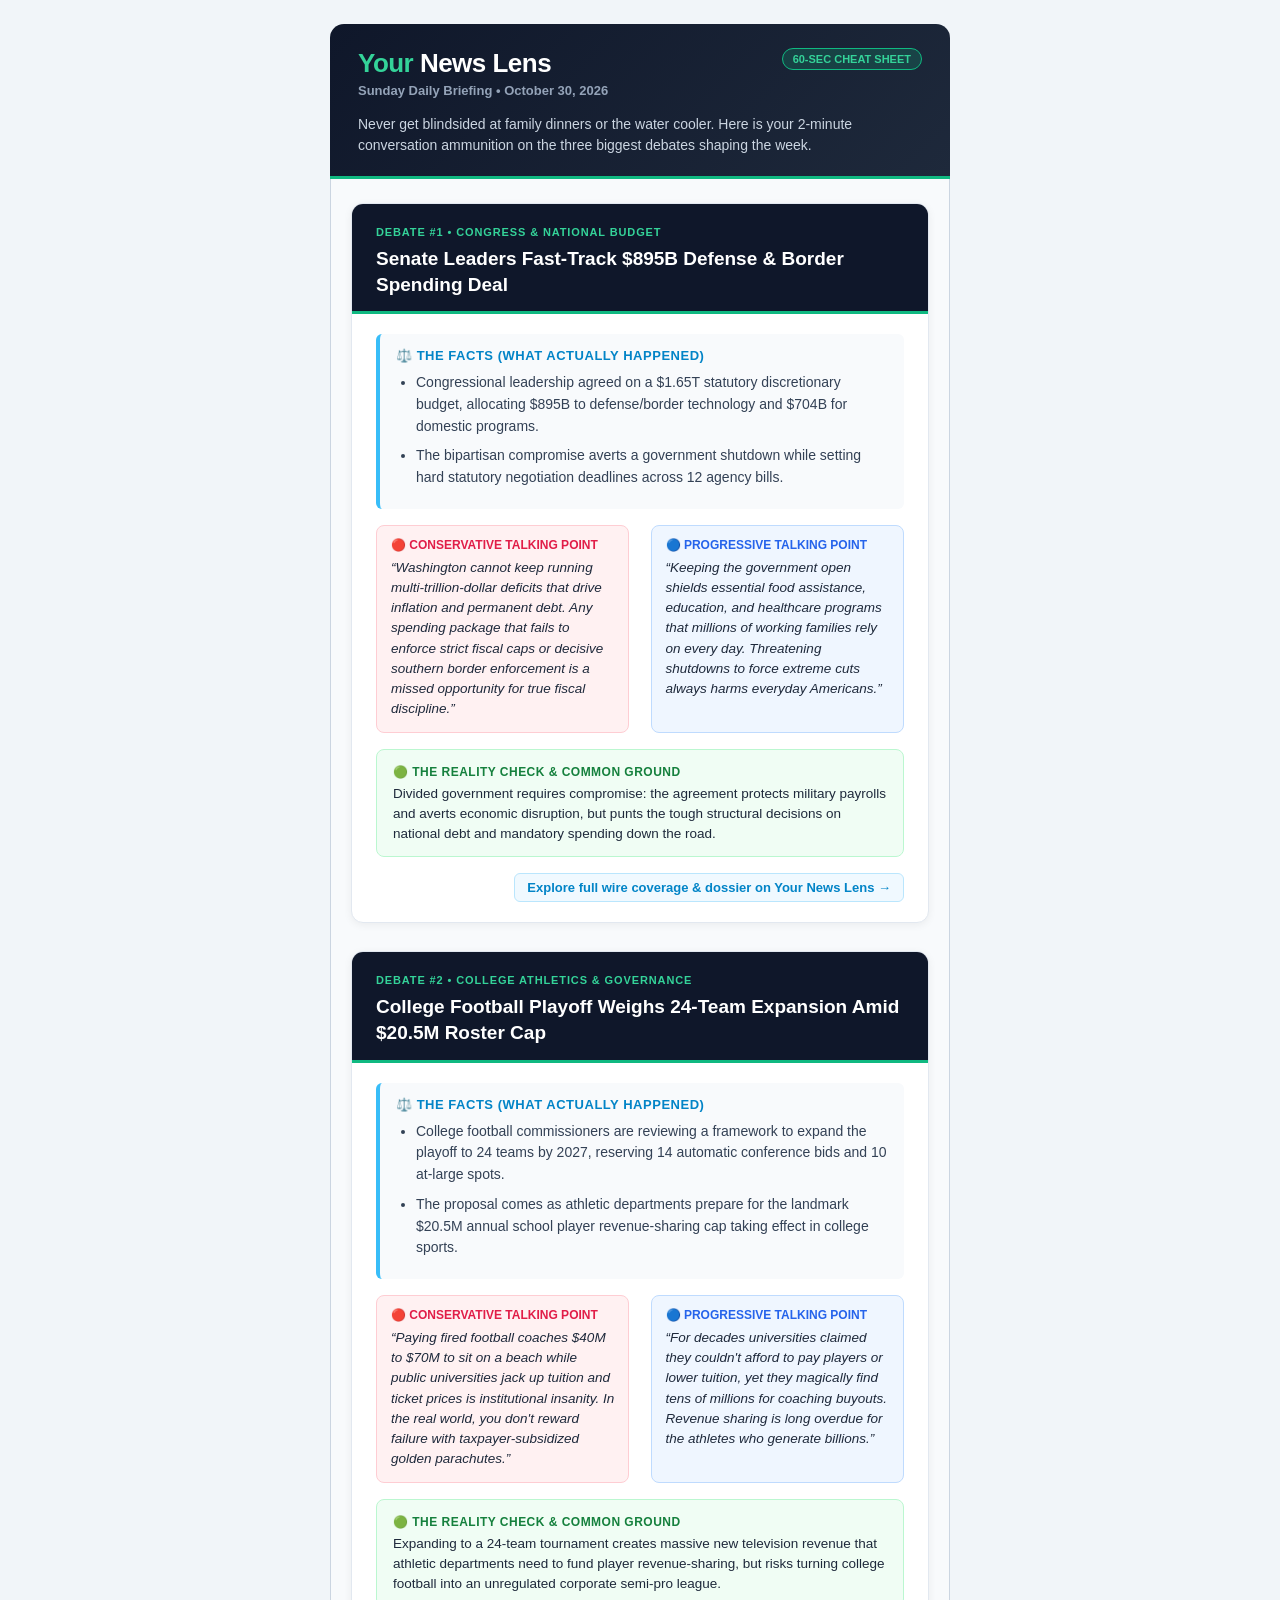
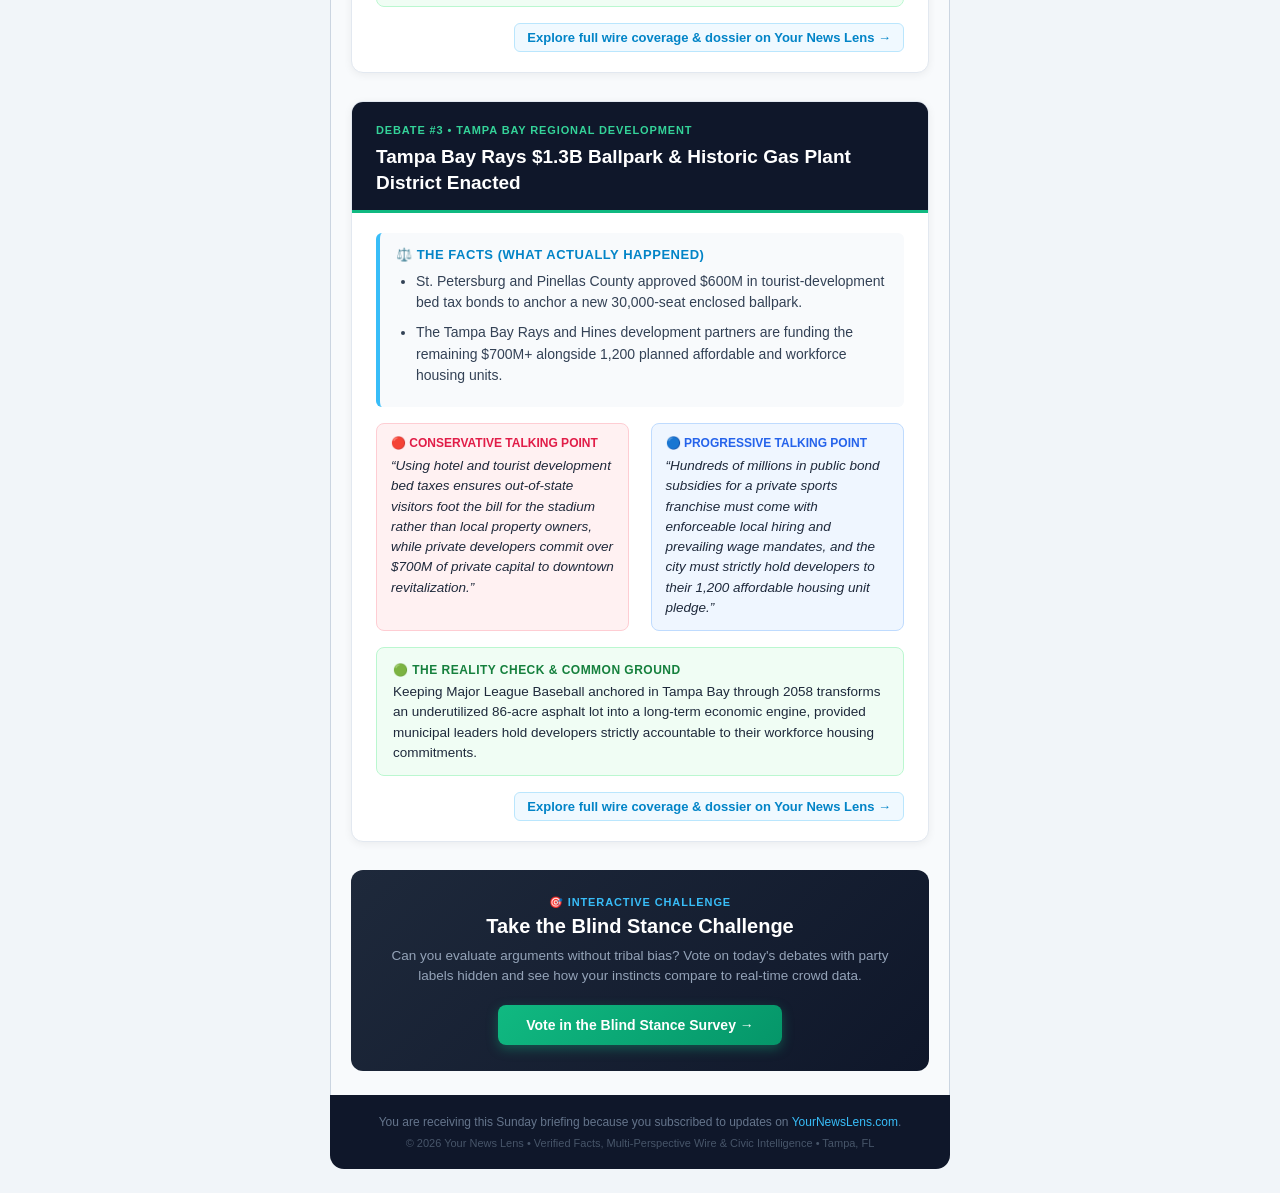
==== sunday_daily_briefing.html @ 0caeee32 "Add files via upload" ====
<!DOCTYPE html>
<html lang="en">
<head>
  <meta charset="utf-8">
  <meta name="viewport" content="width=device-width, initial-scale=1.0">
  <title>Your News Lens — Sunday Daily Briefing</title>
</head>
<body style="margin: 0; padding: 0; background-color: #f1f5f9; -webkit-font-smoothing: antialiased;">
  <table role="presentation" width="100%" cellpadding="0" cellspacing="0" style="background-color: #f1f5f9; padding: 24px 12px;">
    <tr>
      <td align="center">
        <!-- Main Email Container (600px width standard) -->
        <table role="presentation" width="100%" cellpadding="0" cellspacing="0" style="max-width: 620px; text-align: left;">
          
          <!-- Header Branding -->
          <tr>
            <td style="padding: 24px 28px 20px; background: linear-gradient(135deg, #0f172a 0%, #1e293b 100%); border-radius: 14px 14px 0 0; border-bottom: 3px solid #10b981;">
              <table role="presentation" width="100%" cellpadding="0" cellspacing="0">
                <tr>
                  <td>
                    <div style="font-family: -apple-system, BlinkMacSystemFont, 'Segoe UI', Roboto, sans-serif; font-size: 26px; font-weight: 800; color: #ffffff; letter-spacing: -0.02em;">
                      <span style="color: #34d399;">Your</span> News Lens
                    </div>
                    <div style="font-family: -apple-system, BlinkMacSystemFont, 'Segoe UI', Roboto, sans-serif; font-size: 13px; font-weight: 600; color: #94a3b8; margin-top: 4px;">
                      Sunday Daily Briefing • October 30, 2026
                    </div>
                  </td>
                  <td align="right" valign="top">
                    <span style="display: inline-block; font-family: -apple-system, BlinkMacSystemFont, 'Segoe UI', Roboto, sans-serif; font-size: 11px; font-weight: 800; color: #34d399; background: rgba(16, 185, 129, 0.2); border: 1px solid #10b981; padding: 4px 10px; border-radius: 20px; text-transform: uppercase;">
                      60-Sec Cheat Sheet
                    </span>
                  </td>
                </tr>
              </table>
              <p style="margin: 16px 0 0; font-family: -apple-system, BlinkMacSystemFont, 'Segoe UI', Roboto, sans-serif; font-size: 14px; line-height: 1.5; color: #cbd5e1;">
                Never get blindsided at family dinners or the water cooler. Here is your 2-minute conversation ammunition on the three biggest debates shaping the week.
              </p>
            </td>
          </tr>

          <!-- Body Content -->
          <tr>
            <td style="padding: 24px 20px; background-color: #f8fafc; border-left: 1px solid #cbd5e1; border-right: 1px solid #cbd5e1;">
              
        <table role="presentation" width="100%" cellpadding="0" cellspacing="0" style="margin-bottom: 28px; background-color: #ffffff; border: 1px solid #e2e8f0; border-radius: 12px; overflow: hidden; box-shadow: 0 2px 8px rgba(0,0,0,0.06);">
          <tr>
            <td style="padding: 18px 24px 14px; background-color: #0f172a; border-bottom: 3px solid #10b981;">
              <span style="font-family: -apple-system, BlinkMacSystemFont, 'Segoe UI', Roboto, sans-serif; font-size: 11px; font-weight: 800; color: #34d399; text-transform: uppercase; letter-spacing: 0.08em;">DEBATE #1 • Congress & National Budget</span>
              <h2 style="font-family: -apple-system, BlinkMacSystemFont, 'Segoe UI', Roboto, sans-serif; font-size: 19px; font-weight: 800; color: #ffffff; margin: 6px 0 0; line-height: 1.35;">Senate Leaders Fast-Track $895B Defense & Border Spending Deal</h2>
            </td>
          </tr>
          <tr>
            <td style="padding: 20px 24px;">
              <!-- The Facts -->
              <table role="presentation" width="100%" cellpadding="0" cellspacing="0" style="margin-bottom: 16px; background-color: #f8fafc; border-left: 4px solid #38bdf8; border-radius: 6px;">
                <tr>
                  <td style="padding: 12px 16px;">
                    <strong style="font-family: -apple-system, BlinkMacSystemFont, 'Segoe UI', Roboto, sans-serif; font-size: 13px; color: #0284c7; text-transform: uppercase; letter-spacing: 0.04em;">⚖️ The Facts (What Actually Happened)</strong>
                    <ul style="margin: 8px 0 0; padding-left: 20px; font-family: -apple-system, BlinkMacSystemFont, 'Segoe UI', Roboto, sans-serif; font-size: 14px; line-height: 1.55;">
                      <li style='margin-bottom: 8px; color: #334155;'>Congressional leadership agreed on a $1.65T statutory discretionary budget, allocating $895B to defense/border technology and $704B for domestic programs.</li><li style='margin-bottom: 8px; color: #334155;'>The bipartisan compromise averts a government shutdown while setting hard statutory negotiation deadlines across 12 agency bills.</li>
                    </ul>
                  </td>
                </tr>
              </table>

              <!-- Conservative & Progressive Talking Points -->
              <table role="presentation" width="100%" cellpadding="0" cellspacing="0" style="margin-bottom: 16px;">
                <tr>
                  <td width="48%" valign="top" style="padding: 12px 14px; background-color: #fff1f2; border: 1px solid #fecdd3; border-radius: 8px;">
                    <div style="font-family: -apple-system, BlinkMacSystemFont, 'Segoe UI', Roboto, sans-serif; font-size: 12px; font-weight: 800; color: #e11d48; text-transform: uppercase; margin-bottom: 6px;">🔴 Conservative Talking Point</div>
                    <p style="margin: 0; font-family: -apple-system, BlinkMacSystemFont, 'Segoe UI', Roboto, sans-serif; font-size: 13.5px; line-height: 1.5; color: #1e293b; font-style: italic;">“Washington cannot keep running multi-trillion-dollar deficits that drive inflation and permanent debt. Any spending package that fails to enforce strict fiscal caps or decisive southern border enforcement is a missed opportunity for true fiscal discipline.”</p>
                  </td>
                  <td width="4%"></td>
                  <td width="48%" valign="top" style="padding: 12px 14px; background-color: #eff6ff; border: 1px solid #bfdbfe; border-radius: 8px;">
                    <div style="font-family: -apple-system, BlinkMacSystemFont, 'Segoe UI', Roboto, sans-serif; font-size: 12px; font-weight: 800; color: #2563eb; text-transform: uppercase; margin-bottom: 6px;">🔵 Progressive Talking Point</div>
                    <p style="margin: 0; font-family: -apple-system, BlinkMacSystemFont, 'Segoe UI', Roboto, sans-serif; font-size: 13.5px; line-height: 1.5; color: #1e293b; font-style: italic;">“Keeping the government open shields essential food assistance, education, and healthcare programs that millions of working families rely on every day. Threatening shutdowns to force extreme cuts always harms everyday Americans.”</p>
                  </td>
                </tr>
              </table>

              <!-- Reality Check -->
              <table role="presentation" width="100%" cellpadding="0" cellspacing="0" style="margin-bottom: 16px; background-color: #f0fdf4; border: 1px solid #bbf7d0; border-radius: 8px;">
                <tr>
                  <td style="padding: 12px 16px;">
                    <strong style="font-family: -apple-system, BlinkMacSystemFont, 'Segoe UI', Roboto, sans-serif; font-size: 12px; color: #15803d; text-transform: uppercase; letter-spacing: 0.04em;">🟢 The Reality Check & Common Ground</strong>
                    <p style="margin: 4px 0 0; font-family: -apple-system, BlinkMacSystemFont, 'Segoe UI', Roboto, sans-serif; font-size: 13.5px; line-height: 1.5; color: #1e293b;">Divided government requires compromise: the agreement protects military payrolls and averts economic disruption, but punts the tough structural decisions on national debt and mandatory spending down the road.</p>
                  </td>
                </tr>
              </table>

              <!-- Click through button -->
              <div style="text-align: right;">
                <a href="https://yournewslens.com/#story-senate-appropriations-live-vote" style="display: inline-block; font-family: -apple-system, BlinkMacSystemFont, 'Segoe UI', Roboto, sans-serif; font-size: 13px; font-weight: 700; color: #0284c7; text-decoration: none; padding: 6px 12px; border: 1px solid #bae6fd; border-radius: 6px; background-color: #f0f9ff;">
                  Explore full wire coverage & dossier on Your News Lens &rarr;
                </a>
              </div>
            </td>
          </tr>
        </table>
        
        <table role="presentation" width="100%" cellpadding="0" cellspacing="0" style="margin-bottom: 28px; background-color: #ffffff; border: 1px solid #e2e8f0; border-radius: 12px; overflow: hidden; box-shadow: 0 2px 8px rgba(0,0,0,0.06);">
          <tr>
            <td style="padding: 18px 24px 14px; background-color: #0f172a; border-bottom: 3px solid #10b981;">
              <span style="font-family: -apple-system, BlinkMacSystemFont, 'Segoe UI', Roboto, sans-serif; font-size: 11px; font-weight: 800; color: #34d399; text-transform: uppercase; letter-spacing: 0.08em;">DEBATE #2 • College Athletics & Governance</span>
              <h2 style="font-family: -apple-system, BlinkMacSystemFont, 'Segoe UI', Roboto, sans-serif; font-size: 19px; font-weight: 800; color: #ffffff; margin: 6px 0 0; line-height: 1.35;">College Football Playoff Weighs 24-Team Expansion Amid $20.5M Roster Cap</h2>
            </td>
          </tr>
          <tr>
            <td style="padding: 20px 24px;">
              <!-- The Facts -->
              <table role="presentation" width="100%" cellpadding="0" cellspacing="0" style="margin-bottom: 16px; background-color: #f8fafc; border-left: 4px solid #38bdf8; border-radius: 6px;">
                <tr>
                  <td style="padding: 12px 16px;">
                    <strong style="font-family: -apple-system, BlinkMacSystemFont, 'Segoe UI', Roboto, sans-serif; font-size: 13px; color: #0284c7; text-transform: uppercase; letter-spacing: 0.04em;">⚖️ The Facts (What Actually Happened)</strong>
                    <ul style="margin: 8px 0 0; padding-left: 20px; font-family: -apple-system, BlinkMacSystemFont, 'Segoe UI', Roboto, sans-serif; font-size: 14px; line-height: 1.55;">
                      <li style='margin-bottom: 8px; color: #334155;'>College football commissioners are reviewing a framework to expand the playoff to 24 teams by 2027, reserving 14 automatic conference bids and 10 at-large spots.</li><li style='margin-bottom: 8px; color: #334155;'>The proposal comes as athletic departments prepare for the landmark $20.5M annual school player revenue-sharing cap taking effect in college sports.</li>
                    </ul>
                  </td>
                </tr>
              </table>

              <!-- Conservative & Progressive Talking Points -->
              <table role="presentation" width="100%" cellpadding="0" cellspacing="0" style="margin-bottom: 16px;">
                <tr>
                  <td width="48%" valign="top" style="padding: 12px 14px; background-color: #fff1f2; border: 1px solid #fecdd3; border-radius: 8px;">
                    <div style="font-family: -apple-system, BlinkMacSystemFont, 'Segoe UI', Roboto, sans-serif; font-size: 12px; font-weight: 800; color: #e11d48; text-transform: uppercase; margin-bottom: 6px;">🔴 Conservative Talking Point</div>
                    <p style="margin: 0; font-family: -apple-system, BlinkMacSystemFont, 'Segoe UI', Roboto, sans-serif; font-size: 13.5px; line-height: 1.5; color: #1e293b; font-style: italic;">“Paying fired football coaches $40M to $70M to sit on a beach while public universities jack up tuition and ticket prices is institutional insanity. In the real world, you don't reward failure with taxpayer-subsidized golden parachutes.”</p>
                  </td>
                  <td width="4%"></td>
                  <td width="48%" valign="top" style="padding: 12px 14px; background-color: #eff6ff; border: 1px solid #bfdbfe; border-radius: 8px;">
                    <div style="font-family: -apple-system, BlinkMacSystemFont, 'Segoe UI', Roboto, sans-serif; font-size: 12px; font-weight: 800; color: #2563eb; text-transform: uppercase; margin-bottom: 6px;">🔵 Progressive Talking Point</div>
                    <p style="margin: 0; font-family: -apple-system, BlinkMacSystemFont, 'Segoe UI', Roboto, sans-serif; font-size: 13.5px; line-height: 1.5; color: #1e293b; font-style: italic;">“For decades universities claimed they couldn't afford to pay players or lower tuition, yet they magically find tens of millions for coaching buyouts. Revenue sharing is long overdue for the athletes who generate billions.”</p>
                  </td>
                </tr>
              </table>

              <!-- Reality Check -->
              <table role="presentation" width="100%" cellpadding="0" cellspacing="0" style="margin-bottom: 16px; background-color: #f0fdf4; border: 1px solid #bbf7d0; border-radius: 8px;">
                <tr>
                  <td style="padding: 12px 16px;">
                    <strong style="font-family: -apple-system, BlinkMacSystemFont, 'Segoe UI', Roboto, sans-serif; font-size: 12px; color: #15803d; text-transform: uppercase; letter-spacing: 0.04em;">🟢 The Reality Check & Common Ground</strong>
                    <p style="margin: 4px 0 0; font-family: -apple-system, BlinkMacSystemFont, 'Segoe UI', Roboto, sans-serif; font-size: 13.5px; line-height: 1.5; color: #1e293b;">Expanding to a 24-team tournament creates massive new television revenue that athletic departments need to fund player revenue-sharing, but risks turning college football into an unregulated corporate semi-pro league.</p>
                  </td>
                </tr>
              </table>

              <!-- Click through button -->
              <div style="text-align: right;">
                <a href="https://yournewslens.com/#story-cfb-playoff-24" style="display: inline-block; font-family: -apple-system, BlinkMacSystemFont, 'Segoe UI', Roboto, sans-serif; font-size: 13px; font-weight: 700; color: #0284c7; text-decoration: none; padding: 6px 12px; border: 1px solid #bae6fd; border-radius: 6px; background-color: #f0f9ff;">
                  Explore full wire coverage & dossier on Your News Lens &rarr;
                </a>
              </div>
            </td>
          </tr>
        </table>
        
        <table role="presentation" width="100%" cellpadding="0" cellspacing="0" style="margin-bottom: 28px; background-color: #ffffff; border: 1px solid #e2e8f0; border-radius: 12px; overflow: hidden; box-shadow: 0 2px 8px rgba(0,0,0,0.06);">
          <tr>
            <td style="padding: 18px 24px 14px; background-color: #0f172a; border-bottom: 3px solid #10b981;">
              <span style="font-family: -apple-system, BlinkMacSystemFont, 'Segoe UI', Roboto, sans-serif; font-size: 11px; font-weight: 800; color: #34d399; text-transform: uppercase; letter-spacing: 0.08em;">DEBATE #3 • Tampa Bay Regional Development</span>
              <h2 style="font-family: -apple-system, BlinkMacSystemFont, 'Segoe UI', Roboto, sans-serif; font-size: 19px; font-weight: 800; color: #ffffff; margin: 6px 0 0; line-height: 1.35;">Tampa Bay Rays $1.3B Ballpark & Historic Gas Plant District Enacted</h2>
            </td>
          </tr>
          <tr>
            <td style="padding: 20px 24px;">
              <!-- The Facts -->
              <table role="presentation" width="100%" cellpadding="0" cellspacing="0" style="margin-bottom: 16px; background-color: #f8fafc; border-left: 4px solid #38bdf8; border-radius: 6px;">
                <tr>
                  <td style="padding: 12px 16px;">
                    <strong style="font-family: -apple-system, BlinkMacSystemFont, 'Segoe UI', Roboto, sans-serif; font-size: 13px; color: #0284c7; text-transform: uppercase; letter-spacing: 0.04em;">⚖️ The Facts (What Actually Happened)</strong>
                    <ul style="margin: 8px 0 0; padding-left: 20px; font-family: -apple-system, BlinkMacSystemFont, 'Segoe UI', Roboto, sans-serif; font-size: 14px; line-height: 1.55;">
                      <li style='margin-bottom: 8px; color: #334155;'>St. Petersburg and Pinellas County approved $600M in tourist-development bed tax bonds to anchor a new 30,000-seat enclosed ballpark.</li><li style='margin-bottom: 8px; color: #334155;'>The Tampa Bay Rays and Hines development partners are funding the remaining $700M+ alongside 1,200 planned affordable and workforce housing units.</li>
                    </ul>
                  </td>
                </tr>
              </table>

              <!-- Conservative & Progressive Talking Points -->
              <table role="presentation" width="100%" cellpadding="0" cellspacing="0" style="margin-bottom: 16px;">
                <tr>
                  <td width="48%" valign="top" style="padding: 12px 14px; background-color: #fff1f2; border: 1px solid #fecdd3; border-radius: 8px;">
                    <div style="font-family: -apple-system, BlinkMacSystemFont, 'Segoe UI', Roboto, sans-serif; font-size: 12px; font-weight: 800; color: #e11d48; text-transform: uppercase; margin-bottom: 6px;">🔴 Conservative Talking Point</div>
                    <p style="margin: 0; font-family: -apple-system, BlinkMacSystemFont, 'Segoe UI', Roboto, sans-serif; font-size: 13.5px; line-height: 1.5; color: #1e293b; font-style: italic;">“Using hotel and tourist development bed taxes ensures out-of-state visitors foot the bill for the stadium rather than local property owners, while private developers commit over $700M of private capital to downtown revitalization.”</p>
                  </td>
                  <td width="4%"></td>
                  <td width="48%" valign="top" style="padding: 12px 14px; background-color: #eff6ff; border: 1px solid #bfdbfe; border-radius: 8px;">
                    <div style="font-family: -apple-system, BlinkMacSystemFont, 'Segoe UI', Roboto, sans-serif; font-size: 12px; font-weight: 800; color: #2563eb; text-transform: uppercase; margin-bottom: 6px;">🔵 Progressive Talking Point</div>
                    <p style="margin: 0; font-family: -apple-system, BlinkMacSystemFont, 'Segoe UI', Roboto, sans-serif; font-size: 13.5px; line-height: 1.5; color: #1e293b; font-style: italic;">“Hundreds of millions in public bond subsidies for a private sports franchise must come with enforceable local hiring and prevailing wage mandates, and the city must strictly hold developers to their 1,200 affordable housing unit pledge.”</p>
                  </td>
                </tr>
              </table>

              <!-- Reality Check -->
              <table role="presentation" width="100%" cellpadding="0" cellspacing="0" style="margin-bottom: 16px; background-color: #f0fdf4; border: 1px solid #bbf7d0; border-radius: 8px;">
                <tr>
                  <td style="padding: 12px 16px;">
                    <strong style="font-family: -apple-system, BlinkMacSystemFont, 'Segoe UI', Roboto, sans-serif; font-size: 12px; color: #15803d; text-transform: uppercase; letter-spacing: 0.04em;">🟢 The Reality Check & Common Ground</strong>
                    <p style="margin: 4px 0 0; font-family: -apple-system, BlinkMacSystemFont, 'Segoe UI', Roboto, sans-serif; font-size: 13.5px; line-height: 1.5; color: #1e293b;">Keeping Major League Baseball anchored in Tampa Bay through 2058 transforms an underutilized 86-acre asphalt lot into a long-term economic engine, provided municipal leaders hold developers strictly accountable to their workforce housing commitments.</p>
                  </td>
                </tr>
              </table>

              <!-- Click through button -->
              <div style="text-align: right;">
                <a href="https://yournewslens.com/#story-local-tampa-rays-gas-plant-agreement" style="display: inline-block; font-family: -apple-system, BlinkMacSystemFont, 'Segoe UI', Roboto, sans-serif; font-size: 13px; font-weight: 700; color: #0284c7; text-decoration: none; padding: 6px 12px; border: 1px solid #bae6fd; border-radius: 6px; background-color: #f0f9ff;">
                  Explore full wire coverage & dossier on Your News Lens &rarr;
                </a>
              </div>
            </td>
          </tr>
        </table>
        

              <!-- Sunday Interactive Challenge Callout -->
              <table role="presentation" width="100%" cellpadding="0" cellspacing="0" style="margin-top: 12px; background: linear-gradient(135deg, #1e293b 0%, #0f172a 100%); border-radius: 12px; text-align: center;">
                <tr>
                  <td style="padding: 26px 24px;">
                    <div style="font-family: -apple-system, BlinkMacSystemFont, 'Segoe UI', Roboto, sans-serif; font-size: 11px; font-weight: 800; color: #38bdf8; text-transform: uppercase; letter-spacing: 0.08em; margin-bottom: 6px;">
                      🎯 Interactive Challenge
                    </div>
                    <h3 style="margin: 0 0 8px; font-family: -apple-system, BlinkMacSystemFont, 'Segoe UI', Roboto, sans-serif; font-size: 20px; font-weight: 800; color: #ffffff;">
                      Take the Blind Stance Challenge
                    </h3>
                    <p style="margin: 0 0 18px; font-family: -apple-system, BlinkMacSystemFont, 'Segoe UI', Roboto, sans-serif; font-size: 13.5px; line-height: 1.5; color: #94a3b8;">
                      Can you evaluate arguments without tribal bias? Vote on today's debates with party labels hidden and see how your instincts compare to real-time crowd data.
                    </p>
                    <a href="https://yournewslens.com/#blindStanceSection" style="display: inline-block; font-family: -apple-system, BlinkMacSystemFont, 'Segoe UI', Roboto, sans-serif; font-size: 14px; font-weight: 800; color: #ffffff; background: linear-gradient(135deg, #10b981 0%, #059669 100%); padding: 12px 28px; border-radius: 8px; text-decoration: none; box-shadow: 0 4px 12px rgba(16, 185, 129, 0.35);">
                      Vote in the Blind Stance Survey &rarr;
                    </a>
                  </td>
                </tr>
              </table>
            </td>
          </tr>

          <!-- Footer -->
          <tr>
            <td style="padding: 20px 28px; background-color: #0f172a; border-radius: 0 0 14px 14px; text-align: center;">
              <p style="margin: 0 0 8px; font-family: -apple-system, BlinkMacSystemFont, 'Segoe UI', Roboto, sans-serif; font-size: 12px; color: #64748b;">
                You are receiving this Sunday briefing because you subscribed to updates on <a href="https://yournewslens.com" style="color: #38bdf8; text-decoration: none;">YourNewsLens.com</a>.
              </p>
              <p style="margin: 0; font-family: -apple-system, BlinkMacSystemFont, 'Segoe UI', Roboto, sans-serif; font-size: 11px; color: #475569;">
                &copy; 2026 Your News Lens • Verified Facts, Multi-Perspective Wire & Civic Intelligence • Tampa, FL
              </p>
            </td>
          </tr>

        </table>
      </td>
    </tr>
  </table>
</body>
</html>
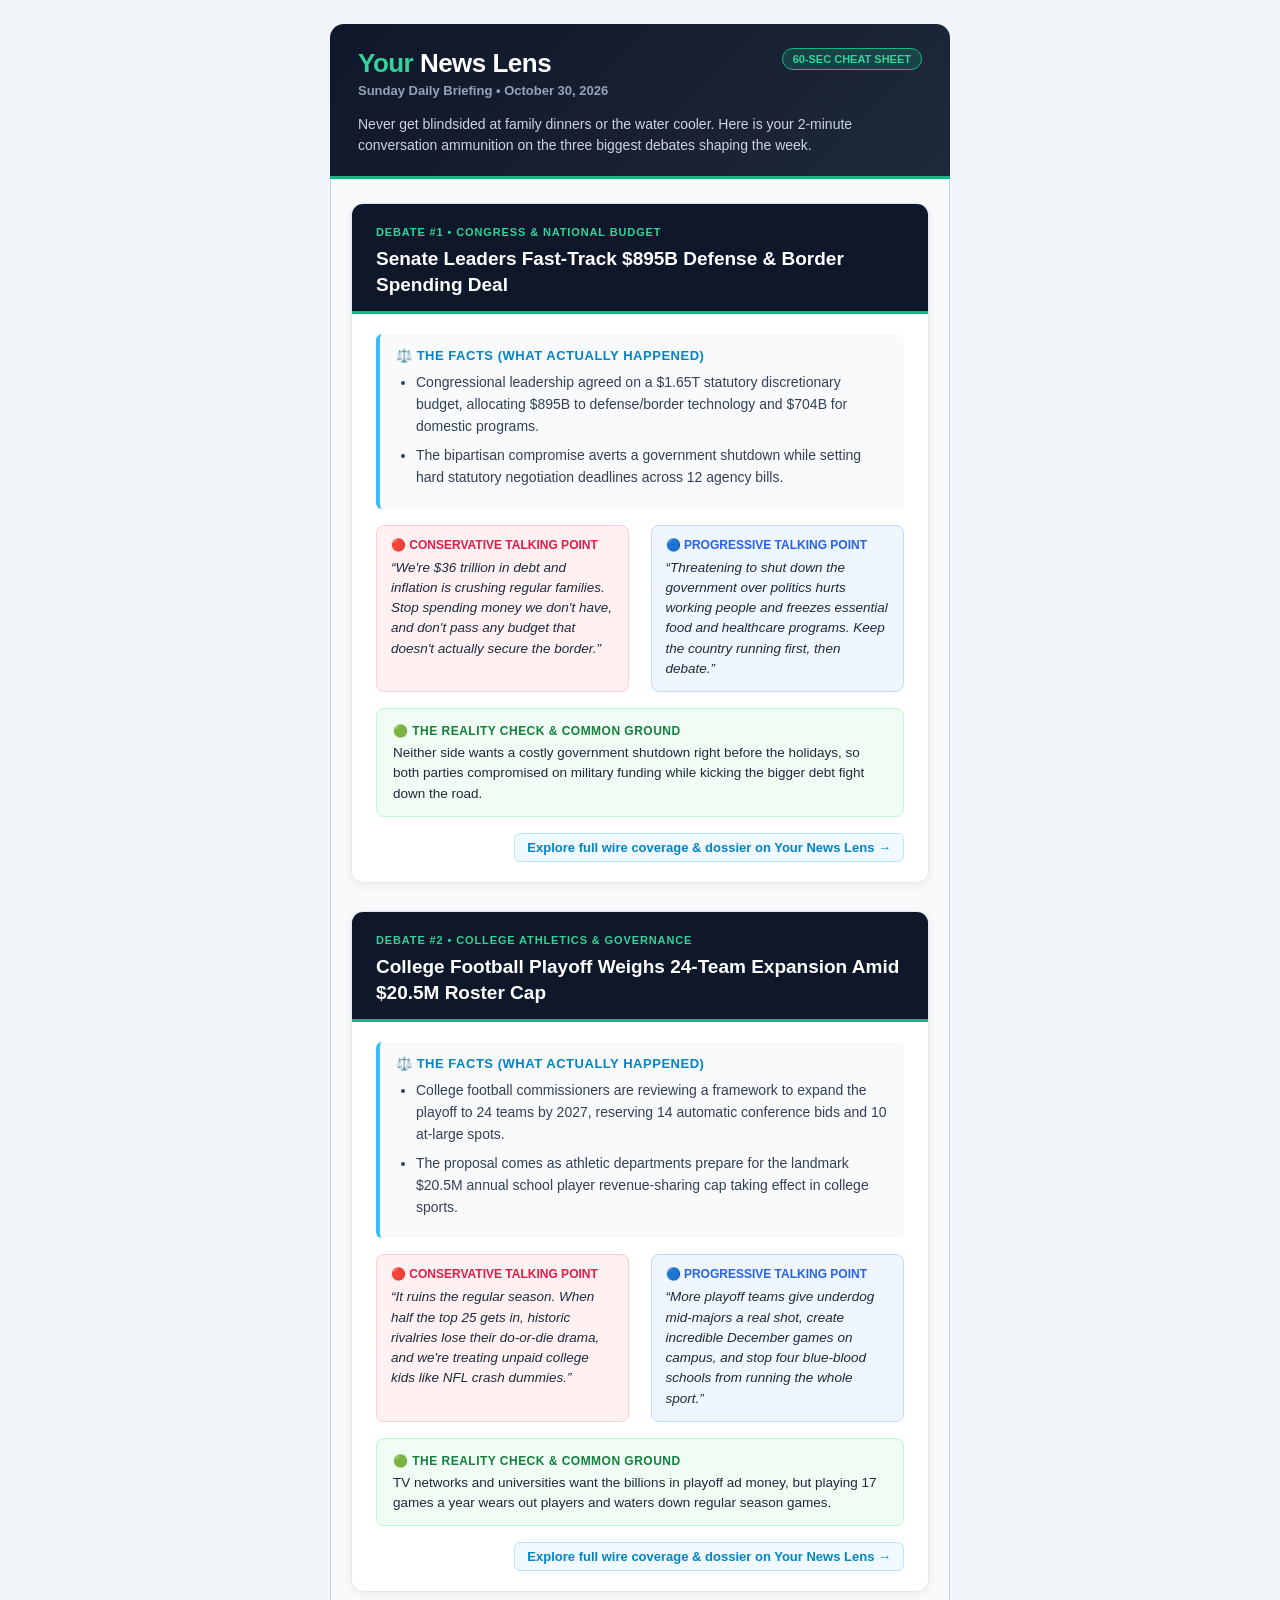
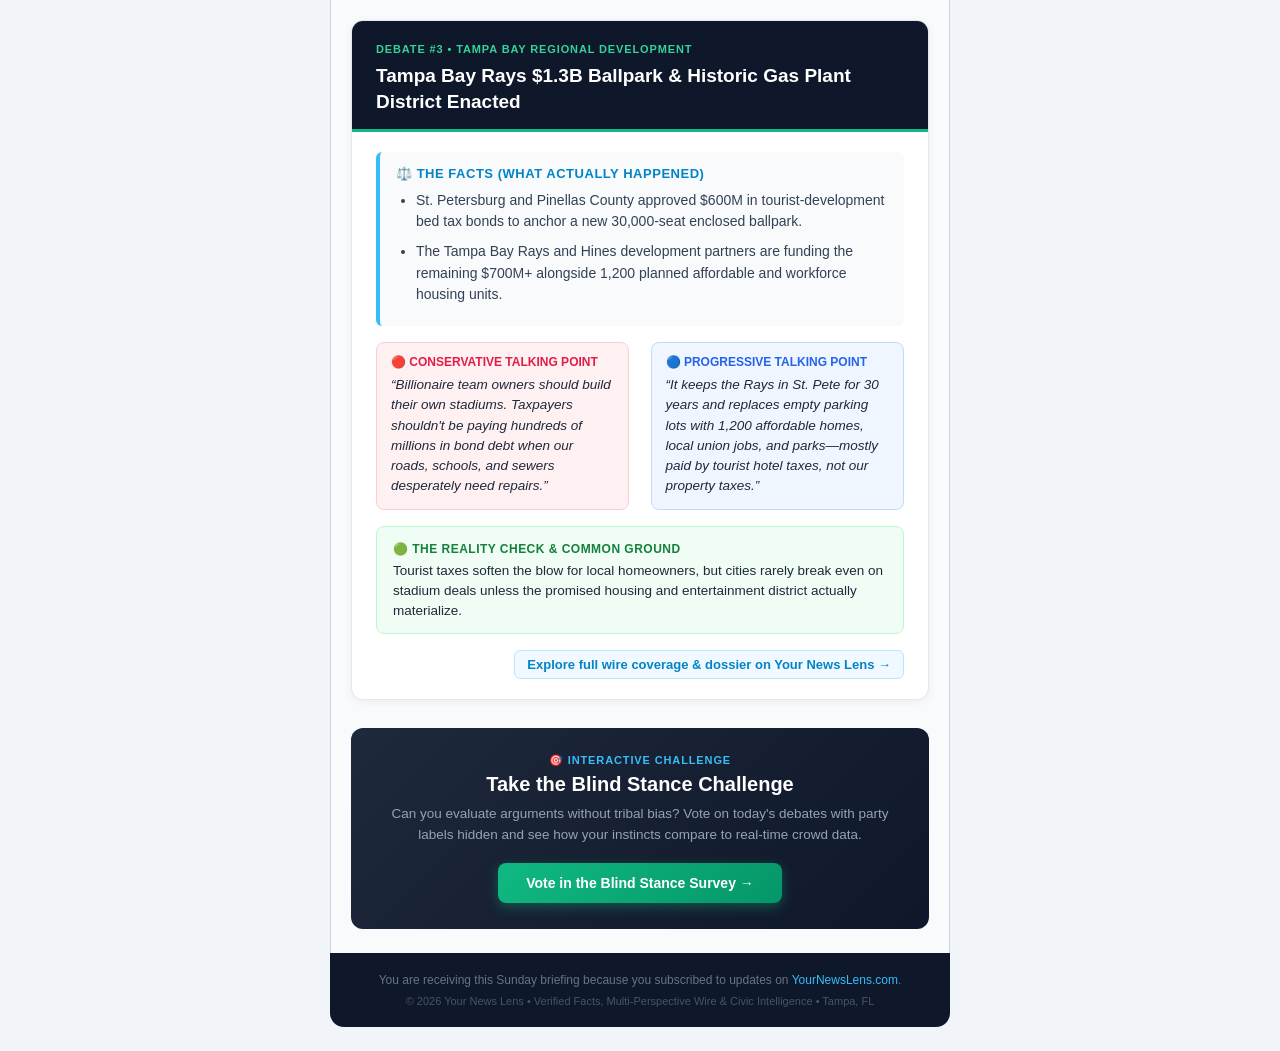
==== commit 17f912a3: "Add files via upload" ====
--- a/sunday_daily_briefing.html
+++ b/sunday_daily_briefing.html
@@ -68,12 +68,12 @@
                 <tr>
                   <td width="48%" valign="top" style="padding: 12px 14px; background-color: #fff1f2; border: 1px solid #fecdd3; border-radius: 8px;">
                     <div style="font-family: -apple-system, BlinkMacSystemFont, 'Segoe UI', Roboto, sans-serif; font-size: 12px; font-weight: 800; color: #e11d48; text-transform: uppercase; margin-bottom: 6px;">🔴 Conservative Talking Point</div>
-                    <p style="margin: 0; font-family: -apple-system, BlinkMacSystemFont, 'Segoe UI', Roboto, sans-serif; font-size: 13.5px; line-height: 1.5; color: #1e293b; font-style: italic;">“Washington cannot keep running multi-trillion-dollar deficits that drive inflation and permanent debt. Any spending package that fails to enforce strict fiscal caps or decisive southern border enforcement is a missed opportunity for true fiscal discipline.”</p>
+                    <p style="margin: 0; font-family: -apple-system, BlinkMacSystemFont, 'Segoe UI', Roboto, sans-serif; font-size: 13.5px; line-height: 1.5; color: #1e293b; font-style: italic;">“We're $36 trillion in debt and inflation is crushing regular families. Stop spending money we don't have, and don't pass any budget that doesn't actually secure the border.”</p>
                   </td>
                   <td width="4%"></td>
                   <td width="48%" valign="top" style="padding: 12px 14px; background-color: #eff6ff; border: 1px solid #bfdbfe; border-radius: 8px;">
                     <div style="font-family: -apple-system, BlinkMacSystemFont, 'Segoe UI', Roboto, sans-serif; font-size: 12px; font-weight: 800; color: #2563eb; text-transform: uppercase; margin-bottom: 6px;">🔵 Progressive Talking Point</div>
-                    <p style="margin: 0; font-family: -apple-system, BlinkMacSystemFont, 'Segoe UI', Roboto, sans-serif; font-size: 13.5px; line-height: 1.5; color: #1e293b; font-style: italic;">“Keeping the government open shields essential food assistance, education, and healthcare programs that millions of working families rely on every day. Threatening shutdowns to force extreme cuts always harms everyday Americans.”</p>
+                    <p style="margin: 0; font-family: -apple-system, BlinkMacSystemFont, 'Segoe UI', Roboto, sans-serif; font-size: 13.5px; line-height: 1.5; color: #1e293b; font-style: italic;">“Threatening to shut down the government over politics hurts working people and freezes essential food and healthcare programs. Keep the country running first, then debate.”</p>
                   </td>
                 </tr>
               </table>
@@ -83,7 +83,7 @@
                 <tr>
                   <td style="padding: 12px 16px;">
                     <strong style="font-family: -apple-system, BlinkMacSystemFont, 'Segoe UI', Roboto, sans-serif; font-size: 12px; color: #15803d; text-transform: uppercase; letter-spacing: 0.04em;">🟢 The Reality Check & Common Ground</strong>
-                    <p style="margin: 4px 0 0; font-family: -apple-system, BlinkMacSystemFont, 'Segoe UI', Roboto, sans-serif; font-size: 13.5px; line-height: 1.5; color: #1e293b;">Divided government requires compromise: the agreement protects military payrolls and averts economic disruption, but punts the tough structural decisions on national debt and mandatory spending down the road.</p>
+                    <p style="margin: 4px 0 0; font-family: -apple-system, BlinkMacSystemFont, 'Segoe UI', Roboto, sans-serif; font-size: 13.5px; line-height: 1.5; color: #1e293b;">Neither side wants a costly government shutdown right before the holidays, so both parties compromised on military funding while kicking the bigger debt fight down the road.</p>
                   </td>
                 </tr>
               </table>
@@ -124,12 +124,12 @@
                 <tr>
                   <td width="48%" valign="top" style="padding: 12px 14px; background-color: #fff1f2; border: 1px solid #fecdd3; border-radius: 8px;">
                     <div style="font-family: -apple-system, BlinkMacSystemFont, 'Segoe UI', Roboto, sans-serif; font-size: 12px; font-weight: 800; color: #e11d48; text-transform: uppercase; margin-bottom: 6px;">🔴 Conservative Talking Point</div>
-                    <p style="margin: 0; font-family: -apple-system, BlinkMacSystemFont, 'Segoe UI', Roboto, sans-serif; font-size: 13.5px; line-height: 1.5; color: #1e293b; font-style: italic;">“Paying fired football coaches $40M to $70M to sit on a beach while public universities jack up tuition and ticket prices is institutional insanity. In the real world, you don't reward failure with taxpayer-subsidized golden parachutes.”</p>
+                    <p style="margin: 0; font-family: -apple-system, BlinkMacSystemFont, 'Segoe UI', Roboto, sans-serif; font-size: 13.5px; line-height: 1.5; color: #1e293b; font-style: italic;">“It ruins the regular season. When half the top 25 gets in, historic rivalries lose their do-or-die drama, and we're treating unpaid college kids like NFL crash dummies.”</p>
                   </td>
                   <td width="4%"></td>
                   <td width="48%" valign="top" style="padding: 12px 14px; background-color: #eff6ff; border: 1px solid #bfdbfe; border-radius: 8px;">
                     <div style="font-family: -apple-system, BlinkMacSystemFont, 'Segoe UI', Roboto, sans-serif; font-size: 12px; font-weight: 800; color: #2563eb; text-transform: uppercase; margin-bottom: 6px;">🔵 Progressive Talking Point</div>
-                    <p style="margin: 0; font-family: -apple-system, BlinkMacSystemFont, 'Segoe UI', Roboto, sans-serif; font-size: 13.5px; line-height: 1.5; color: #1e293b; font-style: italic;">“For decades universities claimed they couldn't afford to pay players or lower tuition, yet they magically find tens of millions for coaching buyouts. Revenue sharing is long overdue for the athletes who generate billions.”</p>
+                    <p style="margin: 0; font-family: -apple-system, BlinkMacSystemFont, 'Segoe UI', Roboto, sans-serif; font-size: 13.5px; line-height: 1.5; color: #1e293b; font-style: italic;">“More playoff teams give underdog mid-majors a real shot, create incredible December games on campus, and stop four blue-blood schools from running the whole sport.”</p>
                   </td>
                 </tr>
               </table>
@@ -139,7 +139,7 @@
                 <tr>
                   <td style="padding: 12px 16px;">
                     <strong style="font-family: -apple-system, BlinkMacSystemFont, 'Segoe UI', Roboto, sans-serif; font-size: 12px; color: #15803d; text-transform: uppercase; letter-spacing: 0.04em;">🟢 The Reality Check & Common Ground</strong>
-                    <p style="margin: 4px 0 0; font-family: -apple-system, BlinkMacSystemFont, 'Segoe UI', Roboto, sans-serif; font-size: 13.5px; line-height: 1.5; color: #1e293b;">Expanding to a 24-team tournament creates massive new television revenue that athletic departments need to fund player revenue-sharing, but risks turning college football into an unregulated corporate semi-pro league.</p>
+                    <p style="margin: 4px 0 0; font-family: -apple-system, BlinkMacSystemFont, 'Segoe UI', Roboto, sans-serif; font-size: 13.5px; line-height: 1.5; color: #1e293b;">TV networks and universities want the billions in playoff ad money, but playing 17 games a year wears out players and waters down regular season games.</p>
                   </td>
                 </tr>
               </table>
@@ -180,12 +180,12 @@
                 <tr>
                   <td width="48%" valign="top" style="padding: 12px 14px; background-color: #fff1f2; border: 1px solid #fecdd3; border-radius: 8px;">
                     <div style="font-family: -apple-system, BlinkMacSystemFont, 'Segoe UI', Roboto, sans-serif; font-size: 12px; font-weight: 800; color: #e11d48; text-transform: uppercase; margin-bottom: 6px;">🔴 Conservative Talking Point</div>
-                    <p style="margin: 0; font-family: -apple-system, BlinkMacSystemFont, 'Segoe UI', Roboto, sans-serif; font-size: 13.5px; line-height: 1.5; color: #1e293b; font-style: italic;">“Using hotel and tourist development bed taxes ensures out-of-state visitors foot the bill for the stadium rather than local property owners, while private developers commit over $700M of private capital to downtown revitalization.”</p>
+                    <p style="margin: 0; font-family: -apple-system, BlinkMacSystemFont, 'Segoe UI', Roboto, sans-serif; font-size: 13.5px; line-height: 1.5; color: #1e293b; font-style: italic;">“Billionaire team owners should build their own stadiums. Taxpayers shouldn't be paying hundreds of millions in bond debt when our roads, schools, and sewers desperately need repairs.”</p>
                   </td>
                   <td width="4%"></td>
                   <td width="48%" valign="top" style="padding: 12px 14px; background-color: #eff6ff; border: 1px solid #bfdbfe; border-radius: 8px;">
                     <div style="font-family: -apple-system, BlinkMacSystemFont, 'Segoe UI', Roboto, sans-serif; font-size: 12px; font-weight: 800; color: #2563eb; text-transform: uppercase; margin-bottom: 6px;">🔵 Progressive Talking Point</div>
-                    <p style="margin: 0; font-family: -apple-system, BlinkMacSystemFont, 'Segoe UI', Roboto, sans-serif; font-size: 13.5px; line-height: 1.5; color: #1e293b; font-style: italic;">“Hundreds of millions in public bond subsidies for a private sports franchise must come with enforceable local hiring and prevailing wage mandates, and the city must strictly hold developers to their 1,200 affordable housing unit pledge.”</p>
+                    <p style="margin: 0; font-family: -apple-system, BlinkMacSystemFont, 'Segoe UI', Roboto, sans-serif; font-size: 13.5px; line-height: 1.5; color: #1e293b; font-style: italic;">“It keeps the Rays in St. Pete for 30 years and replaces empty parking lots with 1,200 affordable homes, local union jobs, and parks—mostly paid by tourist hotel taxes, not our property taxes.”</p>
                   </td>
                 </tr>
               </table>
@@ -195,7 +195,7 @@
                 <tr>
                   <td style="padding: 12px 16px;">
                     <strong style="font-family: -apple-system, BlinkMacSystemFont, 'Segoe UI', Roboto, sans-serif; font-size: 12px; color: #15803d; text-transform: uppercase; letter-spacing: 0.04em;">🟢 The Reality Check & Common Ground</strong>
-                    <p style="margin: 4px 0 0; font-family: -apple-system, BlinkMacSystemFont, 'Segoe UI', Roboto, sans-serif; font-size: 13.5px; line-height: 1.5; color: #1e293b;">Keeping Major League Baseball anchored in Tampa Bay through 2058 transforms an underutilized 86-acre asphalt lot into a long-term economic engine, provided municipal leaders hold developers strictly accountable to their workforce housing commitments.</p>
+                    <p style="margin: 4px 0 0; font-family: -apple-system, BlinkMacSystemFont, 'Segoe UI', Roboto, sans-serif; font-size: 13.5px; line-height: 1.5; color: #1e293b;">Tourist taxes soften the blow for local homeowners, but cities rarely break even on stadium deals unless the promised housing and entertainment district actually materialize.</p>
                   </td>
                 </tr>
               </table>
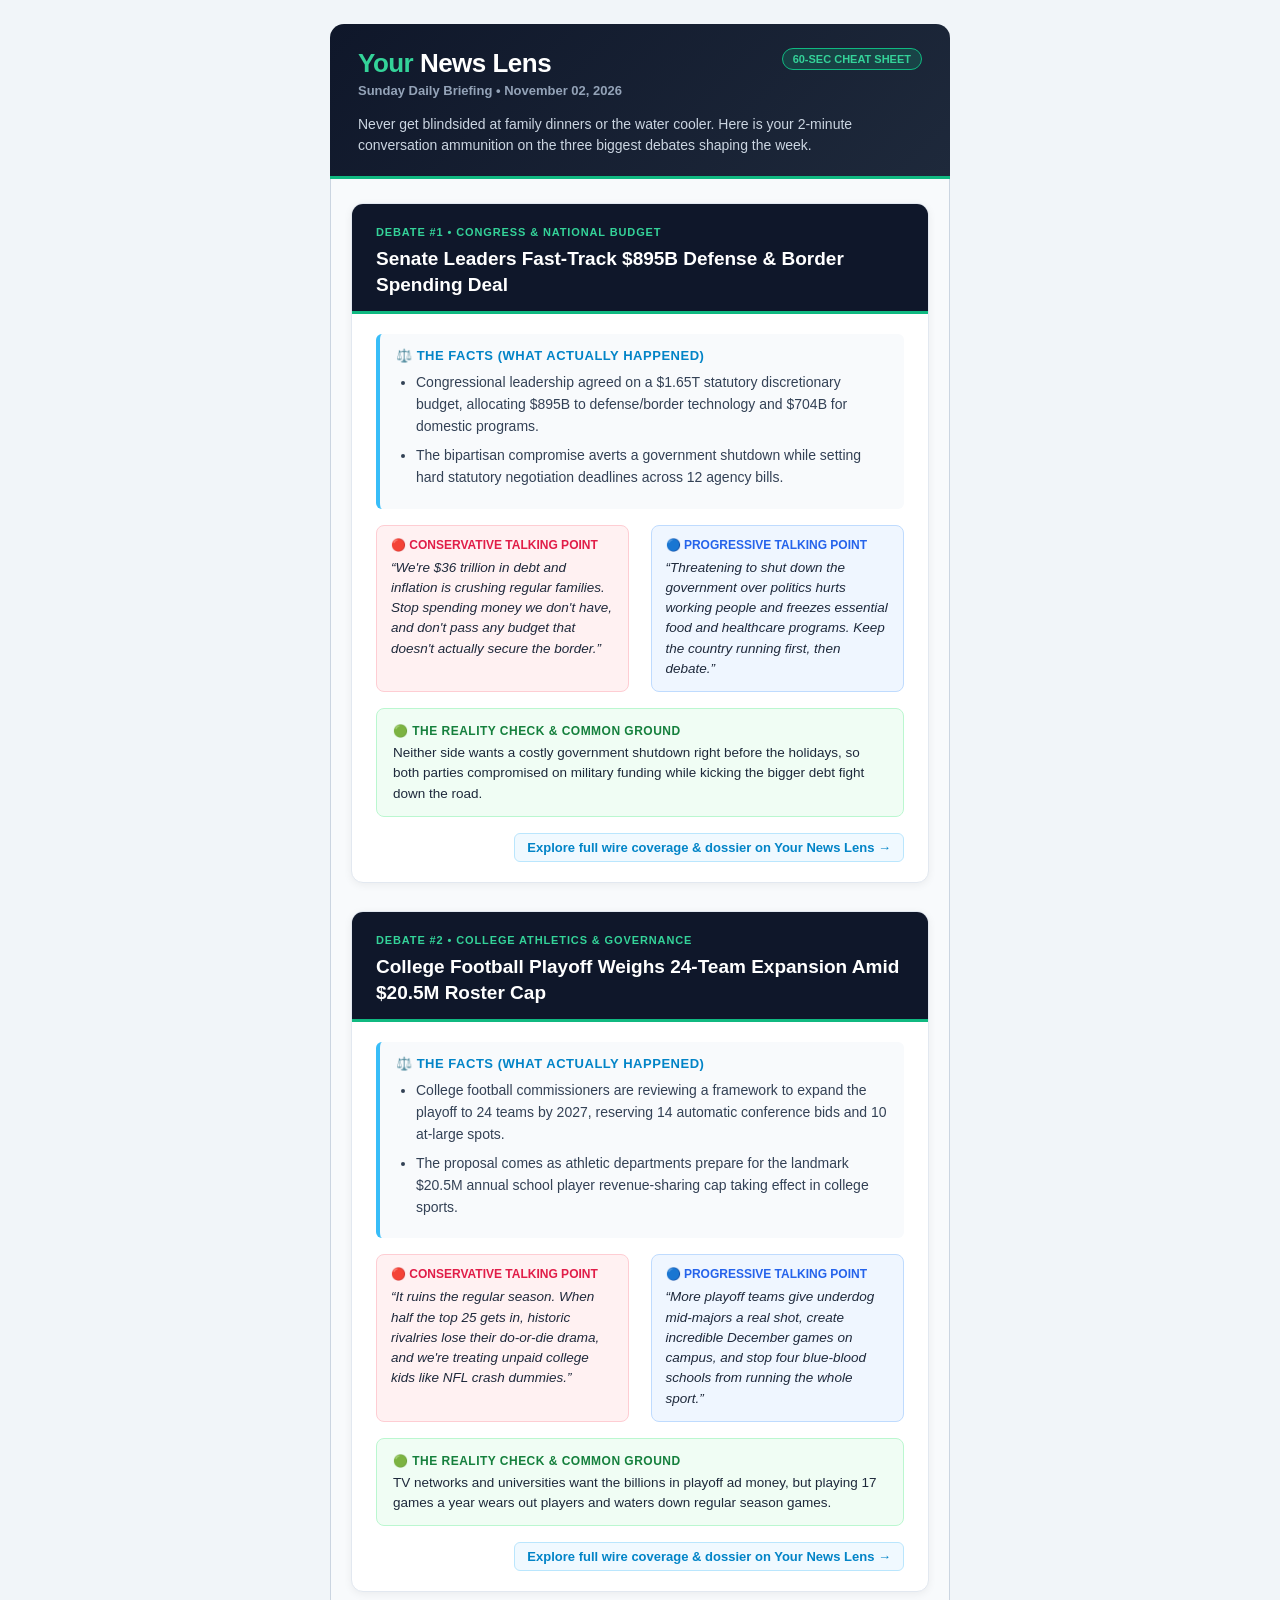
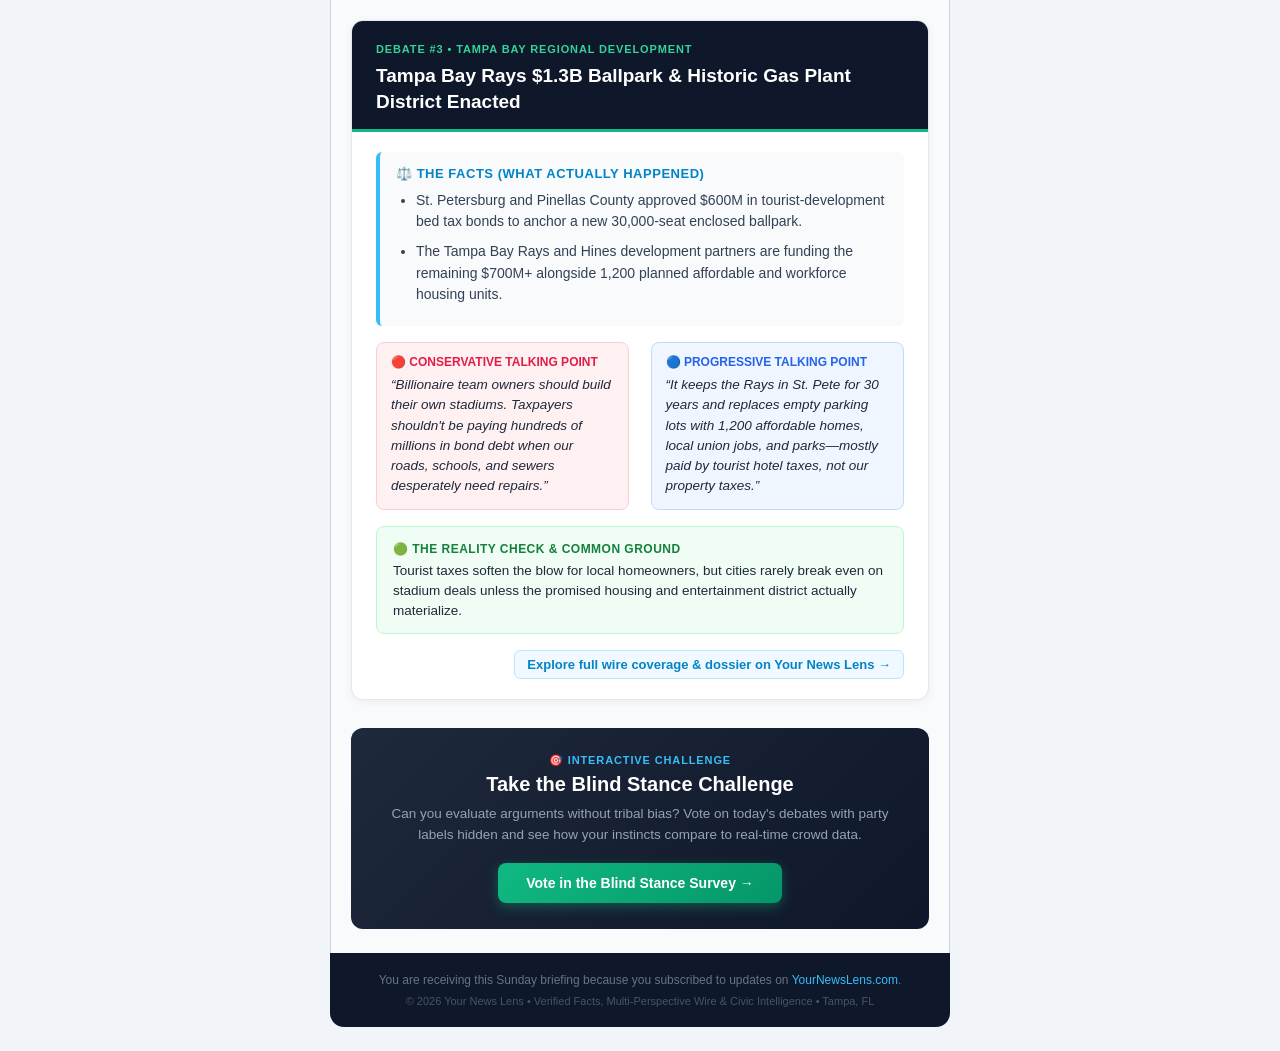
==== commit e9098647: "Add files via upload" ====
--- a/sunday_daily_briefing.html
+++ b/sunday_daily_briefing.html
@@ -22,7 +22,7 @@
                       <span style="color: #34d399;">Your</span> News Lens
                     </div>
                     <div style="font-family: -apple-system, BlinkMacSystemFont, 'Segoe UI', Roboto, sans-serif; font-size: 13px; font-weight: 600; color: #94a3b8; margin-top: 4px;">
-                      Sunday Daily Briefing • October 30, 2026
+                      Sunday Daily Briefing • November 02, 2026
                     </div>
                   </td>
                   <td align="right" valign="top">
